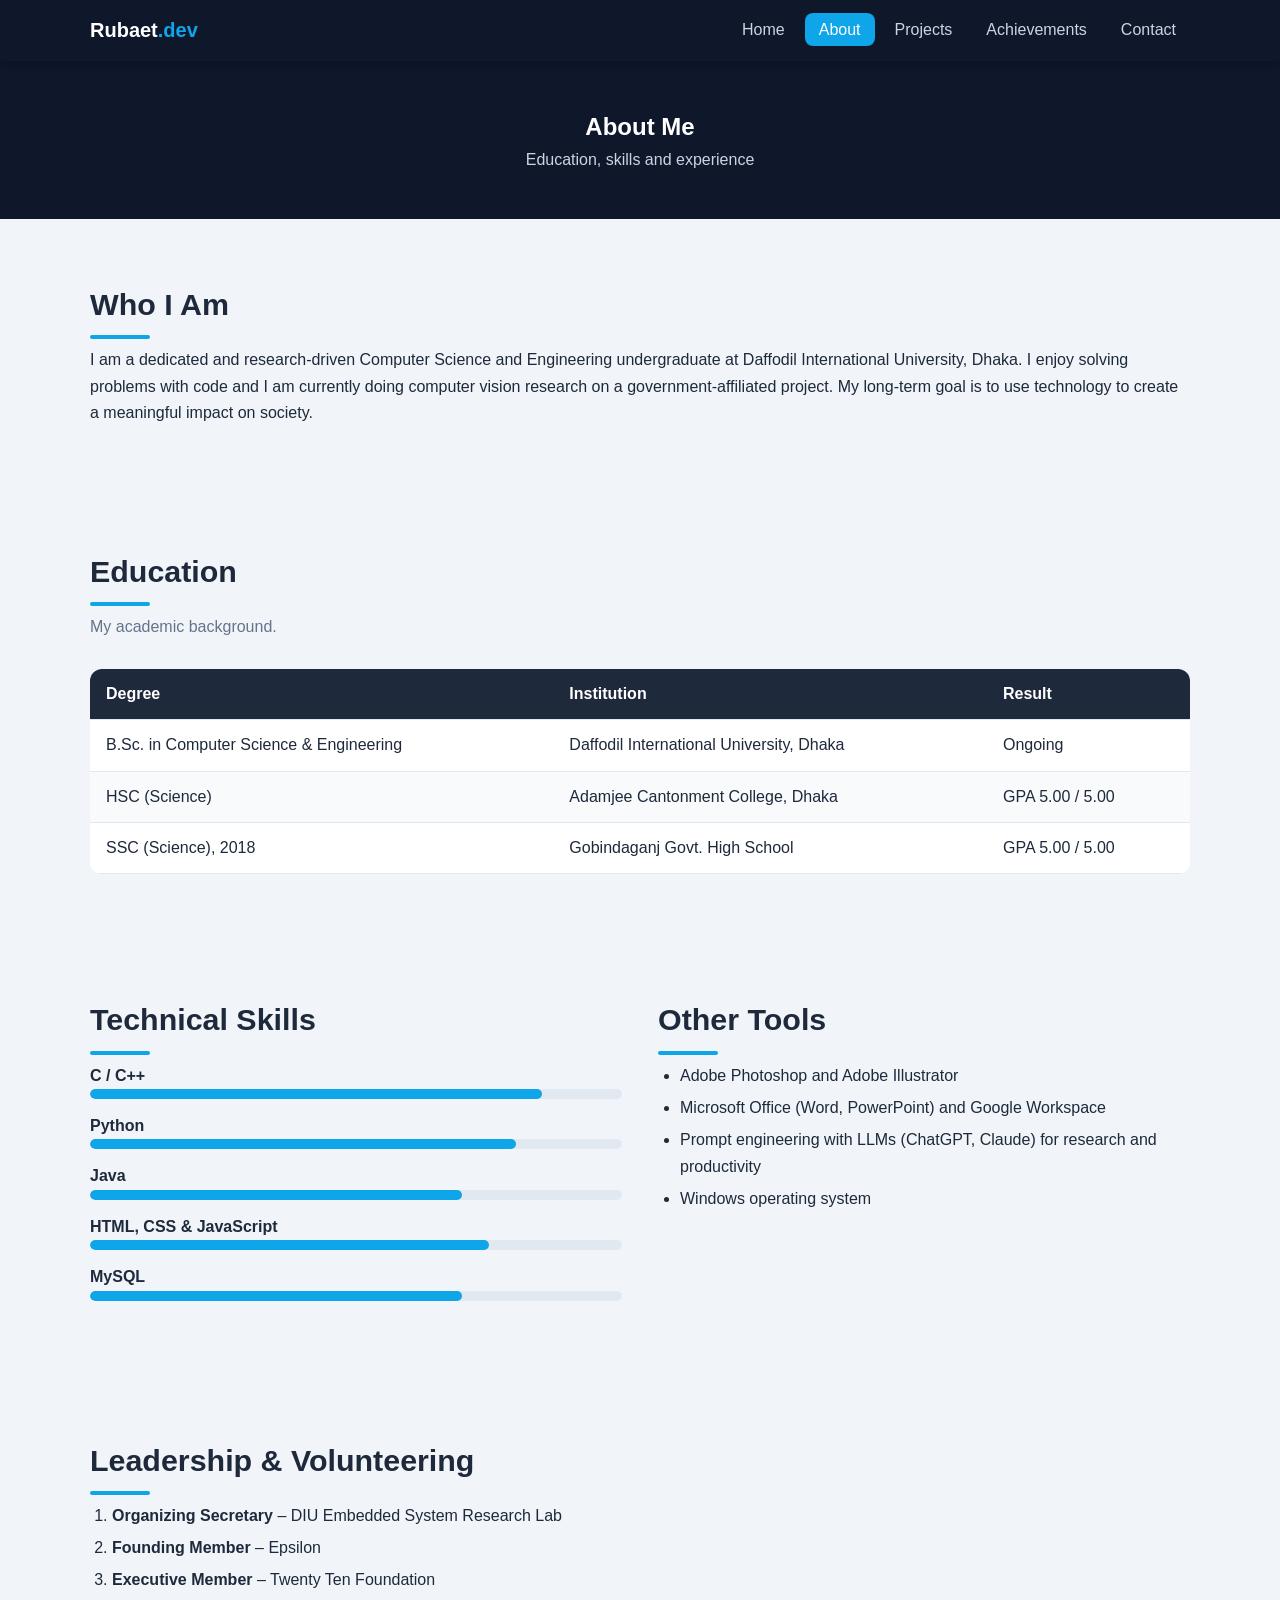
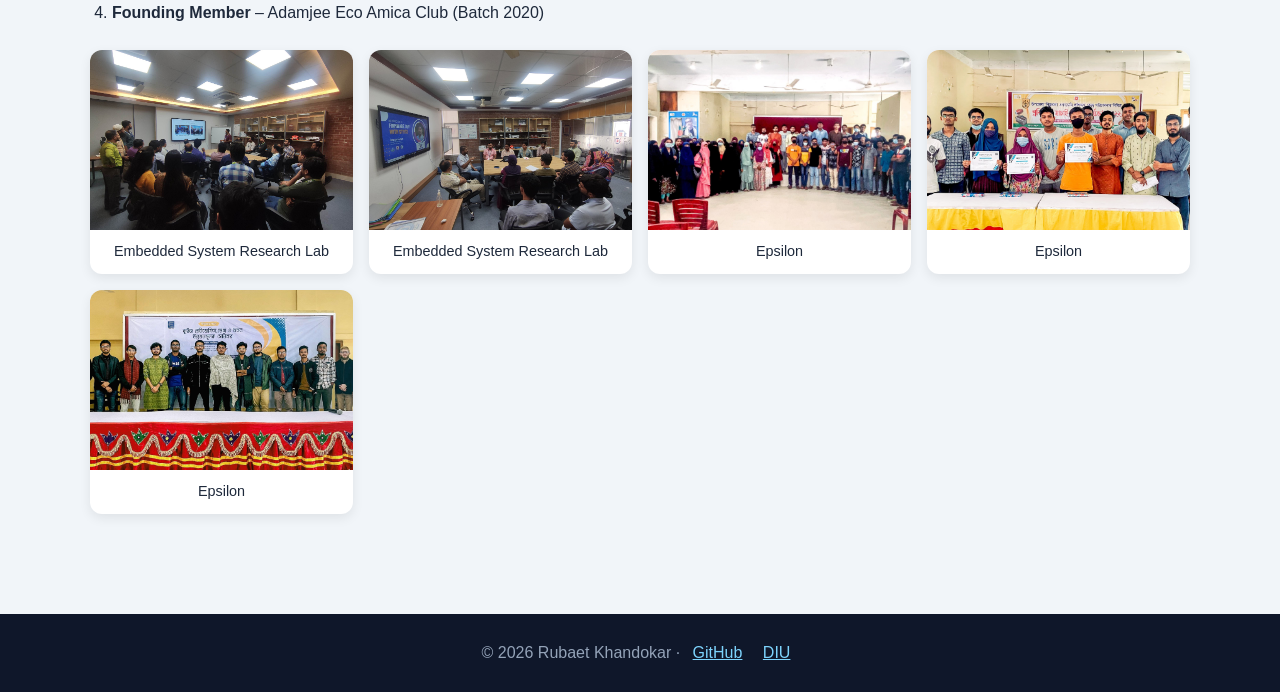
==== about.html @ 60e78d3d "Add multi-page personal portfolio site and assignment report draft Five pages (Home, About, Projects" ====
<!DOCTYPE html>
<html lang="en">
<head>
  <meta charset="UTF-8">
  <meta name="viewport" content="width=device-width, initial-scale=1.0">
  <title>Rubaet Khandokar | About</title>
  <link rel="stylesheet" href="css/style.css">
</head>
<body>
  <header class="site-header">
    <nav class="container nav">
      <a href="index.html" class="logo">Rubaet<span>.dev</span></a>
      <button class="menu-toggle" aria-label="Open menu">&#9776;</button>
      <ul class="nav-links">
        <li><a href="index.html">Home</a></li>
        <li><a href="about.html">About</a></li>
        <li><a href="projects.html">Projects</a></li>
        <li><a href="achievements.html">Achievements</a></li>
        <li><a href="contact.html">Contact</a></li>
      </ul>
    </nav>
  </header>

  <main>
    <section class="page-title">
      <h1>About Me</h1>
      <p>Education, skills and experience</p>
    </section>

    <section class="section container">
      <h2>Who I Am</h2>
      <p>I am a dedicated and research-driven Computer Science and Engineering undergraduate at
        Daffodil International University, Dhaka. I enjoy solving problems with code and I am
        currently doing computer vision research on a government-affiliated project.
        My long-term goal is to use technology to create a meaningful impact on society.</p>
    </section>

    <section class="section container">
      <h2>Education</h2>
      <p class="lead">My academic background.</p>
      <table>
        <thead>
          <tr><th>Degree</th><th>Institution</th><th>Result</th></tr>
        </thead>
        <tbody>
          <tr><td>B.Sc. in Computer Science &amp; Engineering</td><td>Daffodil International University, Dhaka</td><td>Ongoing</td></tr>
          <tr><td>HSC (Science)</td><td>Adamjee Cantonment College, Dhaka</td><td>GPA 5.00 / 5.00</td></tr>
          <tr><td>SSC (Science), 2018</td><td>Gobindaganj Govt. High School</td><td>GPA 5.00 / 5.00</td></tr>
        </tbody>
      </table>
    </section>

    <section class="section container two-col">
      <div>
        <h2>Technical Skills</h2>
        <div class="skill"><div class="skill-name">C / C++</div><div class="bar"><span data-level="85"></span></div></div>
        <div class="skill"><div class="skill-name">Python</div><div class="bar"><span data-level="80"></span></div></div>
        <div class="skill"><div class="skill-name">Java</div><div class="bar"><span data-level="70"></span></div></div>
        <div class="skill"><div class="skill-name">HTML, CSS &amp; JavaScript</div><div class="bar"><span data-level="75"></span></div></div>
        <div class="skill"><div class="skill-name">MySQL</div><div class="bar"><span data-level="70"></span></div></div>
      </div>
      <div>
        <h2>Other Tools</h2>
        <ul class="list">
          <li>Adobe Photoshop and Adobe Illustrator</li>
          <li>Microsoft Office (Word, PowerPoint) and Google Workspace</li>
          <li>Prompt engineering with LLMs (ChatGPT, Claude) for research and productivity</li>
          <li>Windows operating system</li>
        </ul>
      </div>
    </section>

    <section class="section container">
      <h2>Leadership &amp; Volunteering</h2>
      <ol class="list">
        <li><strong>Organizing Secretary</strong> – DIU Embedded System Research Lab</li>
        <li><strong>Founding Member</strong> – Epsilon</li>
        <li><strong>Executive Member</strong> – Twenty Ten Foundation</li>
        <li><strong>Founding Member</strong> – Adamjee Eco Amica Club (Batch 2020)</li>
      </ol>
      <div class="gallery" style="margin-top:24px">
        <figure><img src="Embedded-research-lab-pic1.jpg" alt="DIU Embedded System Research Lab event"><figcaption>Embedded System Research Lab</figcaption></figure>
        <figure><img src="Embedded-research-lab-pic2.jpg" alt="DIU Embedded System Research Lab members"><figcaption>Embedded System Research Lab</figcaption></figure>
        <figure><img src="epsilon-pic-1.jpg" alt="Epsilon activity"><figcaption>Epsilon</figcaption></figure>
        <figure><img src="epsilon-pic-2.jpg" alt="Epsilon activity"><figcaption>Epsilon</figcaption></figure>
        <figure><img src="epsilon-pic-3.jpg" alt="Epsilon activity"><figcaption>Epsilon</figcaption></figure>
      </div>
    </section>
  </main>

  <div id="lightbox"><img src="" alt="Enlarged image"></div>

  <footer class="site-footer">
    <p>&copy; <span id="year"></span> Rubaet Khandokar &middot;
      <a href="https://github.com/Rubaet231" target="_blank" rel="noopener">GitHub</a>
      <a href="https://daffodilvarsity.edu.bd" target="_blank" rel="noopener">DIU</a></p>
  </footer>

  <script src="https://code.jquery.com/jquery-3.7.1.min.js"></script>
  <script src="js/main.js"></script>
</body>
</html>
---- css/style.css ----
/* ===== Rubaet Khandokar Portfolio – main stylesheet ===== */
:root {
  --bg: #0f172a;
  --bg-soft: #1e293b;
  --card: #ffffff;
  --text: #1e293b;
  --muted: #64748b;
  --accent: #0ea5e9;
  --accent-dark: #0369a1;
  --light: #f1f5f9;
  --radius: 12px;
}

* { box-sizing: border-box; margin: 0; padding: 0; }

body {
  font-family: "Segoe UI", Roboto, Arial, sans-serif;
  color: var(--text);
  background: var(--light);
  line-height: 1.65;
}

img { max-width: 100%; display: block; }
a { color: var(--accent-dark); }

.container { width: min(1100px, 92%); margin: auto; }

/* ---------- Navigation ---------- */
.site-header {
  background: var(--bg);
  position: sticky; top: 0; z-index: 50;
  box-shadow: 0 2px 10px rgba(0,0,0,.25);
}
.nav { display: flex; align-items: center; justify-content: space-between; padding: 14px 0; }
.logo { color: #fff; font-weight: 700; font-size: 1.25rem; text-decoration: none; }
.logo span { color: var(--accent); }
.nav-links { list-style: none; display: flex; gap: 6px; }
.nav-links a {
  color: #cbd5e1; text-decoration: none; padding: 8px 14px; border-radius: 8px;
  transition: background .2s, color .2s;
}
.nav-links a:hover, .nav-links a.active { background: var(--accent); color: #fff; }
.menu-toggle {
  display: none; background: none; border: 0; color: #fff; font-size: 1.7rem; cursor: pointer;
}

/* ---------- Hero ---------- */
.hero {
  background: linear-gradient(135deg, var(--bg) 0%, #134e6f 100%);
  color: #fff; padding: 80px 0;
}
.hero-grid { display: grid; grid-template-columns: 1.4fr 1fr; gap: 40px; align-items: center; }
.hero h1 { font-size: 2.6rem; line-height: 1.2; }
.hero h1 span { color: var(--accent); }
.hero .tagline { color: #cbd5e1; margin: 14px 0 26px; font-size: 1.1rem; }
.typed { color: #7dd3fc; font-weight: 600; min-height: 1.6em; }
.hero-photo {
  width: 280px; height: 280px; object-fit: cover; border-radius: 50%;
  border: 6px solid var(--accent); margin: auto;
}
.btn {
  display: inline-block; background: var(--accent); color: #fff; padding: 11px 24px;
  border-radius: 8px; text-decoration: none; font-weight: 600; border: 0; cursor: pointer;
  transition: transform .2s, background .2s; font-size: 1rem;
}
.btn:hover { background: var(--accent-dark); transform: translateY(-2px); }
.btn.outline { background: transparent; border: 2px solid var(--accent); margin-left: 10px; }

/* ---------- Sections ---------- */
.section { padding: 60px 0; }
.section h2 { font-size: 1.9rem; margin-bottom: 8px; }
.section h2::after {
  content: ""; display: block; width: 60px; height: 4px; background: var(--accent);
  margin-top: 6px; border-radius: 2px;
}
.section .lead { color: var(--muted); margin-bottom: 28px; }
.page-title { background: var(--bg); color: #fff; padding: 46px 0; text-align: center; }
.page-title p { color: #cbd5e1; }

.cards { display: grid; grid-template-columns: repeat(auto-fit, minmax(250px, 1fr)); gap: 22px; }
.card {
  background: var(--card); border-radius: var(--radius); padding: 22px;
  box-shadow: 0 4px 14px rgba(15,23,42,.08); transition: transform .25s, box-shadow .25s;
}
.card:hover { transform: translateY(-5px); box-shadow: 0 10px 24px rgba(15,23,42,.15); }
.card h3 { margin-bottom: 6px; }
.card img { border-radius: 8px; margin-bottom: 12px; height: 190px; width: 100%; object-fit: cover; }
.tag {
  display: inline-block; background: #e0f2fe; color: var(--accent-dark);
  font-size: .8rem; padding: 2px 10px; border-radius: 20px; margin: 6px 4px 0 0;
}

/* ---------- Tables ---------- */
table { width: 100%; border-collapse: collapse; background: #fff; border-radius: var(--radius); overflow: hidden; }
th, td { padding: 12px 16px; text-align: left; border-bottom: 1px solid #e2e8f0; }
th { background: var(--bg-soft); color: #fff; }
tr:nth-child(even) td { background: #f8fafc; }

/* ---------- Skill bars ---------- */
.skill { margin-bottom: 14px; }
.skill-name { display: flex; justify-content: space-between; font-weight: 600; }
.bar { background: #e2e8f0; height: 10px; border-radius: 6px; overflow: hidden; }
.bar span { display: block; height: 100%; width: 0; background: var(--accent); border-radius: 6px; transition: width 1.2s ease; }

.two-col { display: grid; grid-template-columns: 1fr 1fr; gap: 36px; }
ul.list, ol.list { padding-left: 22px; }
ul.list li, ol.list li { margin-bottom: 6px; }

/* ---------- Projects filter ---------- */
.filters { margin-bottom: 24px; display: flex; flex-wrap: wrap; gap: 8px; }
.filter-btn {
  border: 2px solid var(--accent); background: #fff; color: var(--accent-dark);
  padding: 6px 16px; border-radius: 20px; cursor: pointer; font-weight: 600;
}
.filter-btn.active { background: var(--accent); color: #fff; }

/* ---------- Gallery / lightbox ---------- */
.gallery { display: grid; grid-template-columns: repeat(auto-fill, minmax(220px, 1fr)); gap: 16px; }
.gallery figure { background: #fff; border-radius: var(--radius); overflow: hidden; cursor: zoom-in; box-shadow: 0 4px 12px rgba(0,0,0,.08); }
.gallery img { height: 180px; width: 100%; object-fit: cover; }
.gallery figcaption { padding: 10px; font-size: .9rem; text-align: center; }
#lightbox {
  display: none; position: fixed; inset: 0; background: rgba(0,0,0,.85);
  z-index: 100; align-items: center; justify-content: center; padding: 20px; cursor: zoom-out;
}
#lightbox img { max-height: 90vh; border-radius: 8px; }

/* ---------- Form ---------- */
.contact-form { background: #fff; padding: 28px; border-radius: var(--radius); box-shadow: 0 4px 14px rgba(0,0,0,.08); }
.form-group { margin-bottom: 16px; }
.form-group label.title { display: block; font-weight: 600; margin-bottom: 6px; }
.contact-form input[type=text], .contact-form input[type=email], .contact-form select, .contact-form textarea {
  width: 100%; padding: 10px 12px; border: 1px solid #cbd5e1; border-radius: 8px; font: inherit;
}
.contact-form input:focus, .contact-form select:focus, .contact-form textarea:focus { outline: 2px solid var(--accent); border-color: transparent; }
.inline-options label { margin-right: 16px; }
.error { color: #dc2626; font-size: .85rem; display: none; }
.form-msg { margin-top: 12px; font-weight: 600; }
.info-list { list-style: none; }
.info-list li { margin-bottom: 12px; }

/* ---------- Footer ---------- */
.site-footer { background: var(--bg); color: #94a3b8; text-align: center; padding: 26px 0; margin-top: 40px; }
.site-footer a { color: #7dd3fc; margin: 0 8px; }

/* ---------- Animations ---------- */
.reveal { opacity: 0; transform: translateY(30px); transition: opacity .7s, transform .7s; }
.reveal.visible { opacity: 1; transform: none; }

/* ---------- Responsive ---------- */
@media (max-width: 800px) {
  .menu-toggle { display: block; }
  .nav-links {
    display: none; position: absolute; top: 60px; left: 0; right: 0; background: var(--bg);
    flex-direction: column; padding: 10px 4%;
  }
  .nav-links.open { display: flex; }
  .hero-grid, .two-col { grid-template-columns: 1fr; }
  .hero { text-align: center; padding: 50px 0; }
  .hero h1 { font-size: 2rem; }
  .hero-photo { width: 200px; height: 200px; }
}
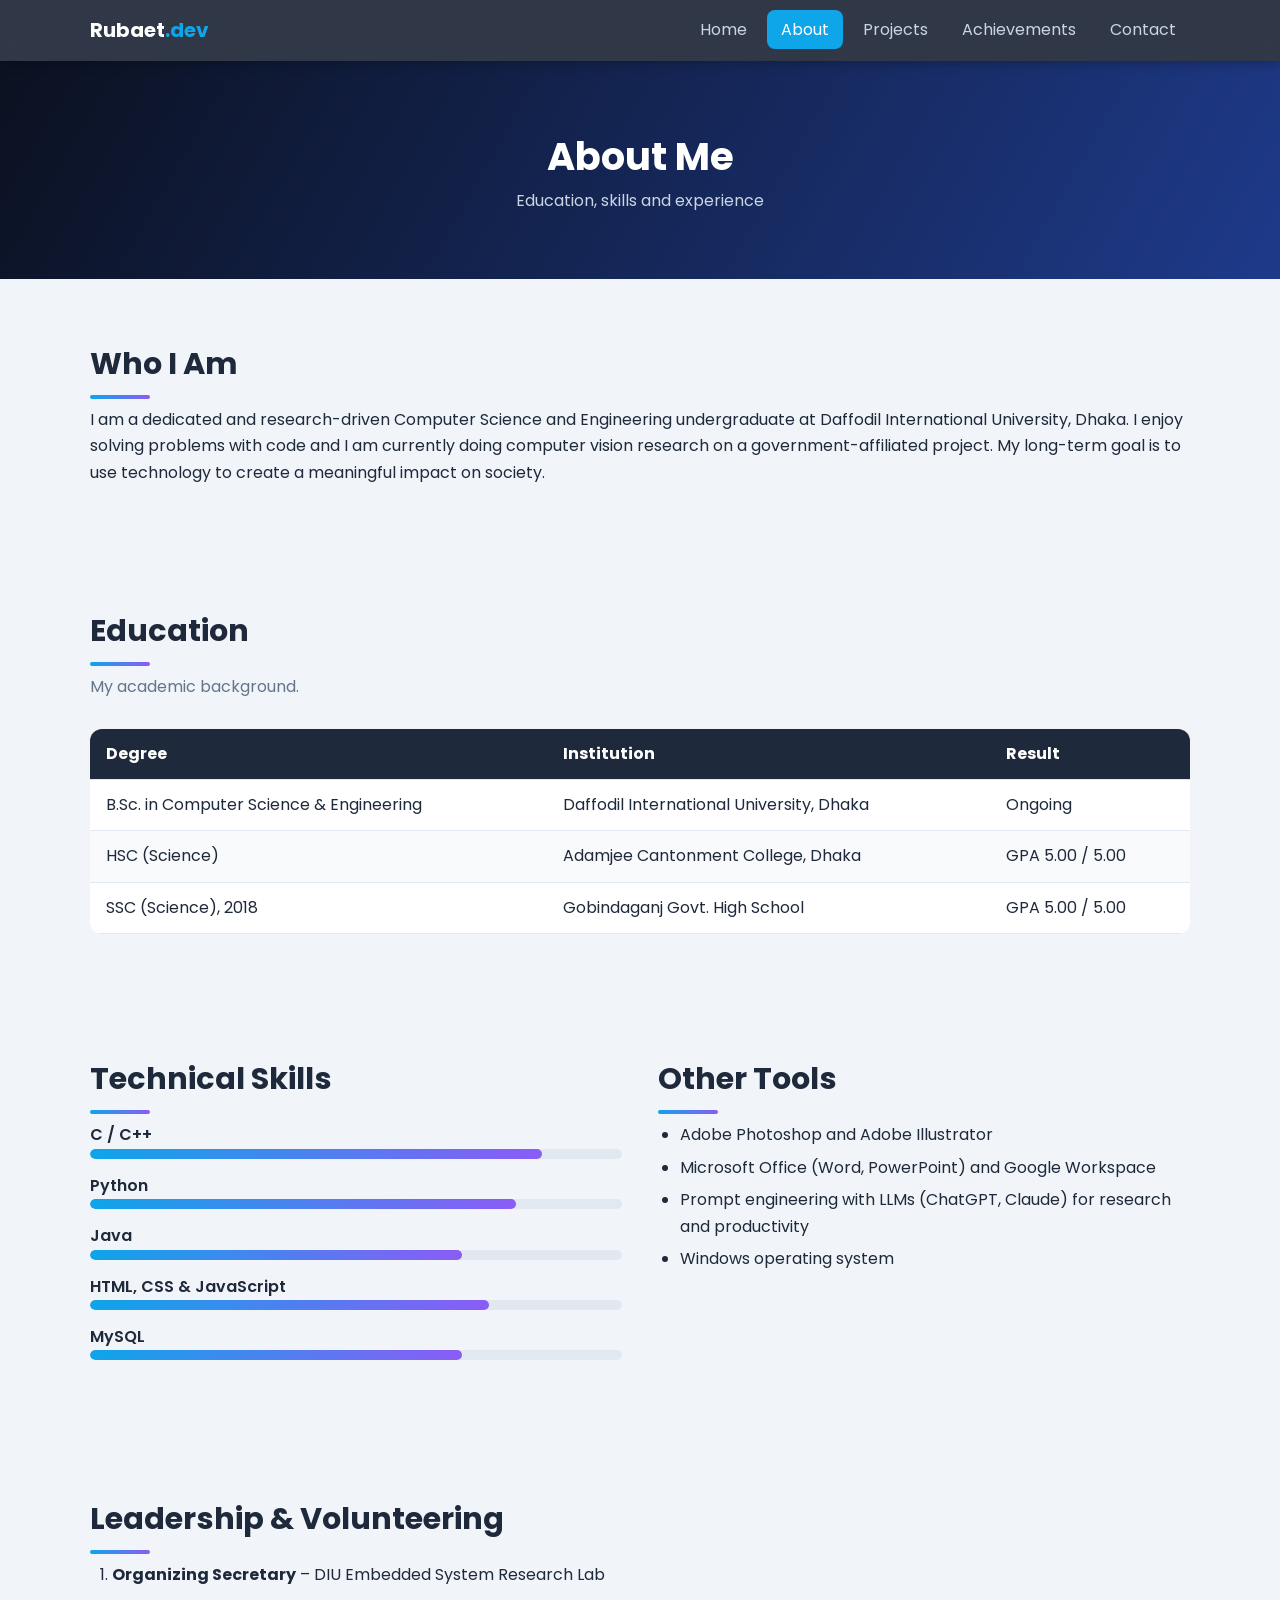
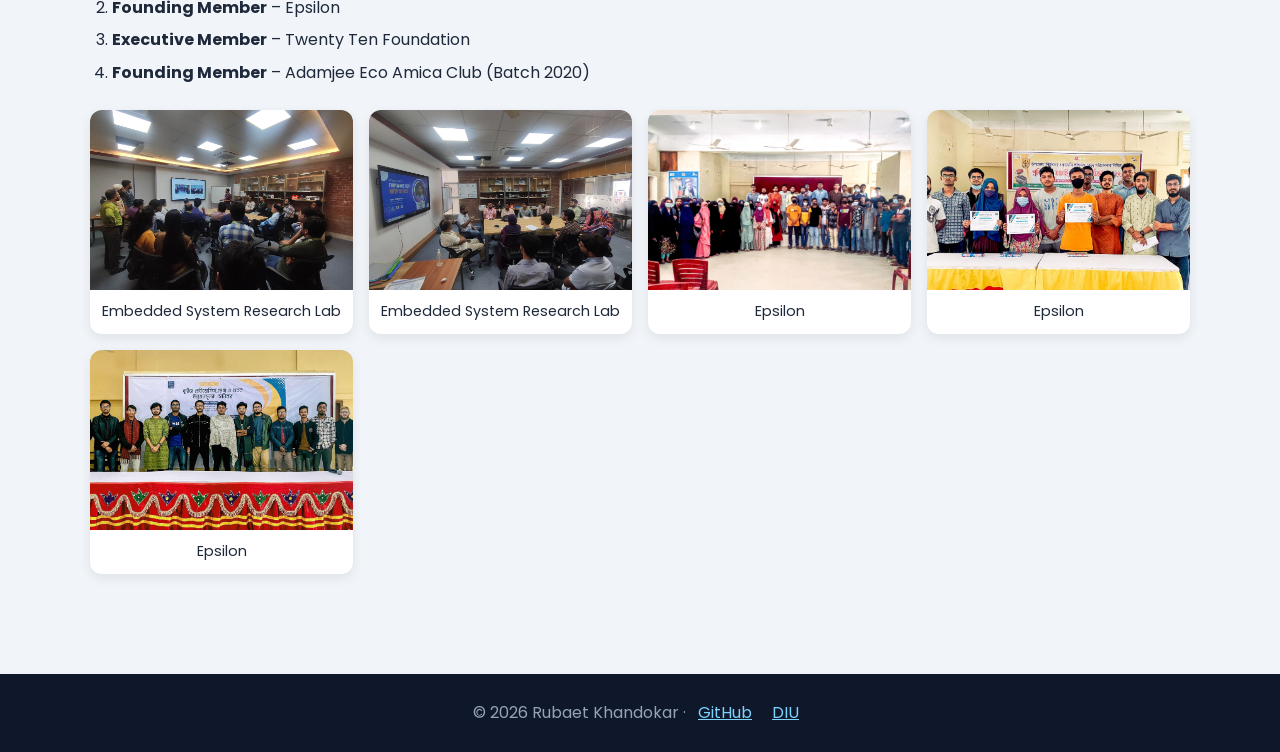
==== commit 81932929: "Redesign hero with full portrait photo and add animations Show the whole profile photo in a portrait" ====
--- a/about.html
+++ b/about.html
@@ -4,6 +4,8 @@
   <meta charset="UTF-8">
   <meta name="viewport" content="width=device-width, initial-scale=1.0">
   <title>Rubaet Khandokar | About</title>
+  <link rel="preconnect" href="https://fonts.googleapis.com">
+  <link href="https://fonts.googleapis.com/css2?family=Poppins:wght@400;500;600;700;800&display=swap" rel="stylesheet">
   <link rel="stylesheet" href="css/style.css">
 </head>
 <body>
@@ -90,6 +92,8 @@
 
   <div id="lightbox"><img src="" alt="Enlarged image"></div>
 
+  <a href="#" class="to-top" aria-label="Back to top">&#8593;</a>
+
   <footer class="site-footer">
     <p>&copy; <span id="year"></span> Rubaet Khandokar &middot;
       <a href="https://github.com/Rubaet231" target="_blank" rel="noopener">GitHub</a>
--- a/css/style.css
+++ b/css/style.css
@@ -158,5 +158,144 @@
   .hero-grid, .two-col { grid-template-columns: 1fr; }
   .hero { text-align: center; padding: 50px 0; }
   .hero h1 { font-size: 2rem; }
-  .hero-photo { width: 200px; height: 200px; }
-}
+}
+
+/* =====================================================
+   v2 – Professional look & animations
+   ===================================================== */
+body { font-family: "Poppins", "Segoe UI", Arial, sans-serif; }
+
+/* Nav: glass effect, shrinks on scroll */
+.site-header { background: rgba(15,23,42,.85); backdrop-filter: blur(10px); }
+.nav { transition: padding .3s; }
+.site-header.scrolled .nav { padding: 8px 0; }
+
+/* Hero */
+.hero {
+  position: relative; overflow: hidden; min-height: calc(100vh - 64px);
+  display: flex; align-items: center;
+  background: radial-gradient(ellipse at top left, #1e3a8a 0%, transparent 55%),
+              radial-gradient(ellipse at bottom right, #0e7490 0%, transparent 55%), #0b1120;
+}
+.hero::before {               /* subtle grid pattern */
+  content: ""; position: absolute; inset: 0; pointer-events: none;
+  background-image: linear-gradient(rgba(255,255,255,.04) 1px, transparent 1px),
+                    linear-gradient(90deg, rgba(255,255,255,.04) 1px, transparent 1px);
+  background-size: 48px 48px;
+  -webkit-mask-image: radial-gradient(ellipse at center, #000 30%, transparent 75%);
+  mask-image: radial-gradient(ellipse at center, #000 30%, transparent 75%);
+}
+.hero .container { position: relative; z-index: 2; }
+.blob { position: absolute; border-radius: 50%; filter: blur(70px); opacity: .45; animation: float 14s ease-in-out infinite; }
+.b1 { width: 380px; height: 380px; background: #0ea5e9; top: -100px; left: -80px; }
+.b2 { width: 320px; height: 320px; background: #8b5cf6; bottom: -120px; right: 10%; animation-delay: -5s; }
+.b3 { width: 220px; height: 220px; background: #14b8a6; top: 40%; left: 45%; animation-delay: -9s; }
+@keyframes float { 0%,100% { transform: translate(0,0) scale(1); } 33% { transform: translate(40px,-30px) scale(1.1); } 66% { transform: translate(-30px,25px) scale(.95); } }
+
+.hero-text > * { opacity: 0; animation: rise .8s forwards; }
+.hero-text > *:nth-child(1) { animation-delay: .1s; }
+.hero-text > *:nth-child(2) { animation-delay: .25s; }
+.hero-text > *:nth-child(3) { animation-delay: .4s; }
+.hero-text > *:nth-child(4) { animation-delay: .55s; }
+.hero-text > *:nth-child(5), .hero-text > *:nth-child(6) { animation-delay: .7s; }
+.hero-text > *:nth-child(7) { animation-delay: .85s; }
+@keyframes rise { from { opacity: 0; transform: translateY(30px); } to { opacity: 1; transform: none; } }
+
+.hello { color: #93c5fd; font-weight: 500; }
+.wave { display: inline-block; animation: wave 2.4s infinite; transform-origin: 70% 70%; }
+@keyframes wave { 0%,60%,100% { transform: rotate(0); } 10%,30% { transform: rotate(14deg); } 20% { transform: rotate(-8deg); } 40% { transform: rotate(-4deg); } 50% { transform: rotate(10deg); } }
+.hero h1 { font-size: 3.4rem; font-weight: 800; letter-spacing: -1px; }
+.grad-text {
+  background: linear-gradient(90deg, #38bdf8, #a78bfa, #2dd4bf, #38bdf8); background-size: 300% auto;
+  -webkit-background-clip: text; background-clip: text; color: transparent !important;
+  animation: shine 6s linear infinite;
+}
+@keyframes shine { to { background-position: 300% center; } }
+.typed-line { font-family: Consolas, monospace; color: #7dd3fc; font-size: 1.15rem; margin-top: 8px; }
+.typed-line .typed { min-height: 0; }
+.cursor { animation: blink 1s step-end infinite; color: #38bdf8; }
+@keyframes blink { 50% { opacity: 0; } }
+
+.btn { background: linear-gradient(135deg, #0ea5e9, #6366f1); box-shadow: 0 8px 24px rgba(14,165,233,.35); border-radius: 50px; }
+.btn:hover { box-shadow: 0 12px 30px rgba(99,102,241,.5); transform: translateY(-3px); }
+.btn.outline { background: transparent; box-shadow: none; border: 2px solid #38bdf8; }
+.btn.outline:hover { background: rgba(56,189,248,.12); }
+
+.stats { display: flex; gap: 34px; margin-top: 34px; }
+.stats strong { display: block; font-size: 2rem; font-weight: 700; color: #fff; }
+.stats strong::after { content: "+"; color: #38bdf8; }
+.stats span { color: #94a3b8; font-size: .85rem; }
+
+/* Photo: full portrait with animated gradient border (head is no longer cropped) */
+.photo-wrap { position: relative; width: 320px; margin: auto; animation: rise 1s .3s both; }
+.photo-frame { position: relative; padding: 5px; border-radius: 28px; overflow: hidden; animation: bob 6s ease-in-out infinite; }
+.photo-frame::before {
+  content: ""; position: absolute; inset: -50%;
+  background: conic-gradient(#0ea5e9, #8b5cf6, #14b8a6, #0ea5e9);
+  animation: spin 5s linear infinite;
+}
+.hero-photo {
+  position: relative; width: 100%; height: auto; aspect-ratio: 413 / 531;
+  object-fit: cover; object-position: top; border-radius: 24px; border: 0; background: #fff; margin: 0;
+}
+@keyframes spin { to { transform: rotate(360deg); } }
+@keyframes bob { 0%,100% { transform: translateY(0); } 50% { transform: translateY(-12px); } }
+.photo-wrap::after {
+  content: ""; position: absolute; inset: 10%; z-index: -1; filter: blur(50px);
+  background: linear-gradient(135deg, #0ea5e9, #8b5cf6); opacity: .6;
+}
+.badge {
+  position: absolute; z-index: 3; background: rgba(15,23,42,.8); backdrop-filter: blur(8px);
+  color: #fff; padding: 8px 14px; border-radius: 40px; font-size: .85rem; font-weight: 600;
+  border: 1px solid rgba(255,255,255,.15); box-shadow: 0 8px 20px rgba(0,0,0,.3);
+  animation: bob 5s ease-in-out infinite; white-space: nowrap;
+}
+.badge-1 { top: 12%; left: -70px; }
+.badge-2 { top: 48%; right: -60px; animation-delay: -2s; }
+.badge-3 { bottom: 8%; left: -40px; animation-delay: -3.5s; }
+
+.scroll-down { position: absolute; bottom: 26px; left: 50%; transform: translateX(-50%); width: 26px; height: 42px; border: 2px solid #94a3b8; border-radius: 20px; z-index: 2; }
+.scroll-down span { position: absolute; left: 50%; top: 8px; width: 4px; height: 8px; margin-left: -2px; background: #38bdf8; border-radius: 2px; animation: scrolldot 1.6s infinite; }
+@keyframes scrolldot { to { transform: translateY(16px); opacity: 0; } }
+
+/* Page title banners */
+.page-title {
+  background: linear-gradient(120deg, #0b1120, #1e3a8a, #0e7490, #0b1120); background-size: 300% 300%;
+  animation: bgmove 12s ease infinite; padding: 64px 0;
+}
+.page-title h1 { font-size: 2.4rem; animation: rise .8s both; }
+.page-title p { animation: rise .8s .2s both; }
+@keyframes bgmove { 0%,100% { background-position: 0% 50%; } 50% { background-position: 100% 50%; } }
+
+/* Cards: gradient top line + glow */
+.card { position: relative; overflow: hidden; border: 1px solid #e2e8f0; }
+.card::before { content: ""; position: absolute; top: 0; left: 0; right: 0; height: 4px; background: linear-gradient(90deg, #0ea5e9, #8b5cf6); transform: scaleX(0); transform-origin: left; transition: transform .4s; }
+.card:hover::before { transform: scaleX(1); }
+.card:hover { box-shadow: 0 16px 36px rgba(14,165,233,.18); }
+.bar span { background: linear-gradient(90deg, #0ea5e9, #8b5cf6); }
+.gallery figure { transition: transform .3s, box-shadow .3s; }
+.gallery figure:hover { transform: translateY(-6px) scale(1.02); box-shadow: 0 14px 30px rgba(0,0,0,.18); }
+.section h2::after { background: linear-gradient(90deg, #0ea5e9, #8b5cf6); }
+
+/* Back to top */
+.to-top {
+  position: fixed; right: 22px; bottom: 22px; width: 46px; height: 46px; border-radius: 50%;
+  background: linear-gradient(135deg, #0ea5e9, #6366f1); color: #fff; text-decoration: none;
+  display: flex; align-items: center; justify-content: center; font-size: 1.3rem;
+  opacity: 0; pointer-events: none; transition: opacity .3s, transform .3s; z-index: 60;
+}
+.to-top.show { opacity: 1; pointer-events: auto; }
+.to-top:hover { transform: translateY(-4px); }
+
+@media (max-width: 800px) {
+  .hero { min-height: auto; padding: 50px 0 90px; text-align: center; }
+  .hero h1 { font-size: 2.3rem; }
+  .stats { justify-content: center; }
+  .photo-wrap { width: 230px; margin-top: 30px; }
+  .badge { font-size: .72rem; padding: 6px 10px; }
+  .badge-1 { left: -30px; } .badge-2 { right: -30px; } .badge-3 { left: -20px; }
+}
+@media (prefers-reduced-motion: reduce) {
+  *, *::before, *::after { animation: none !important; transition: none !important; }
+  .hero-text > * { opacity: 1; }
+}
